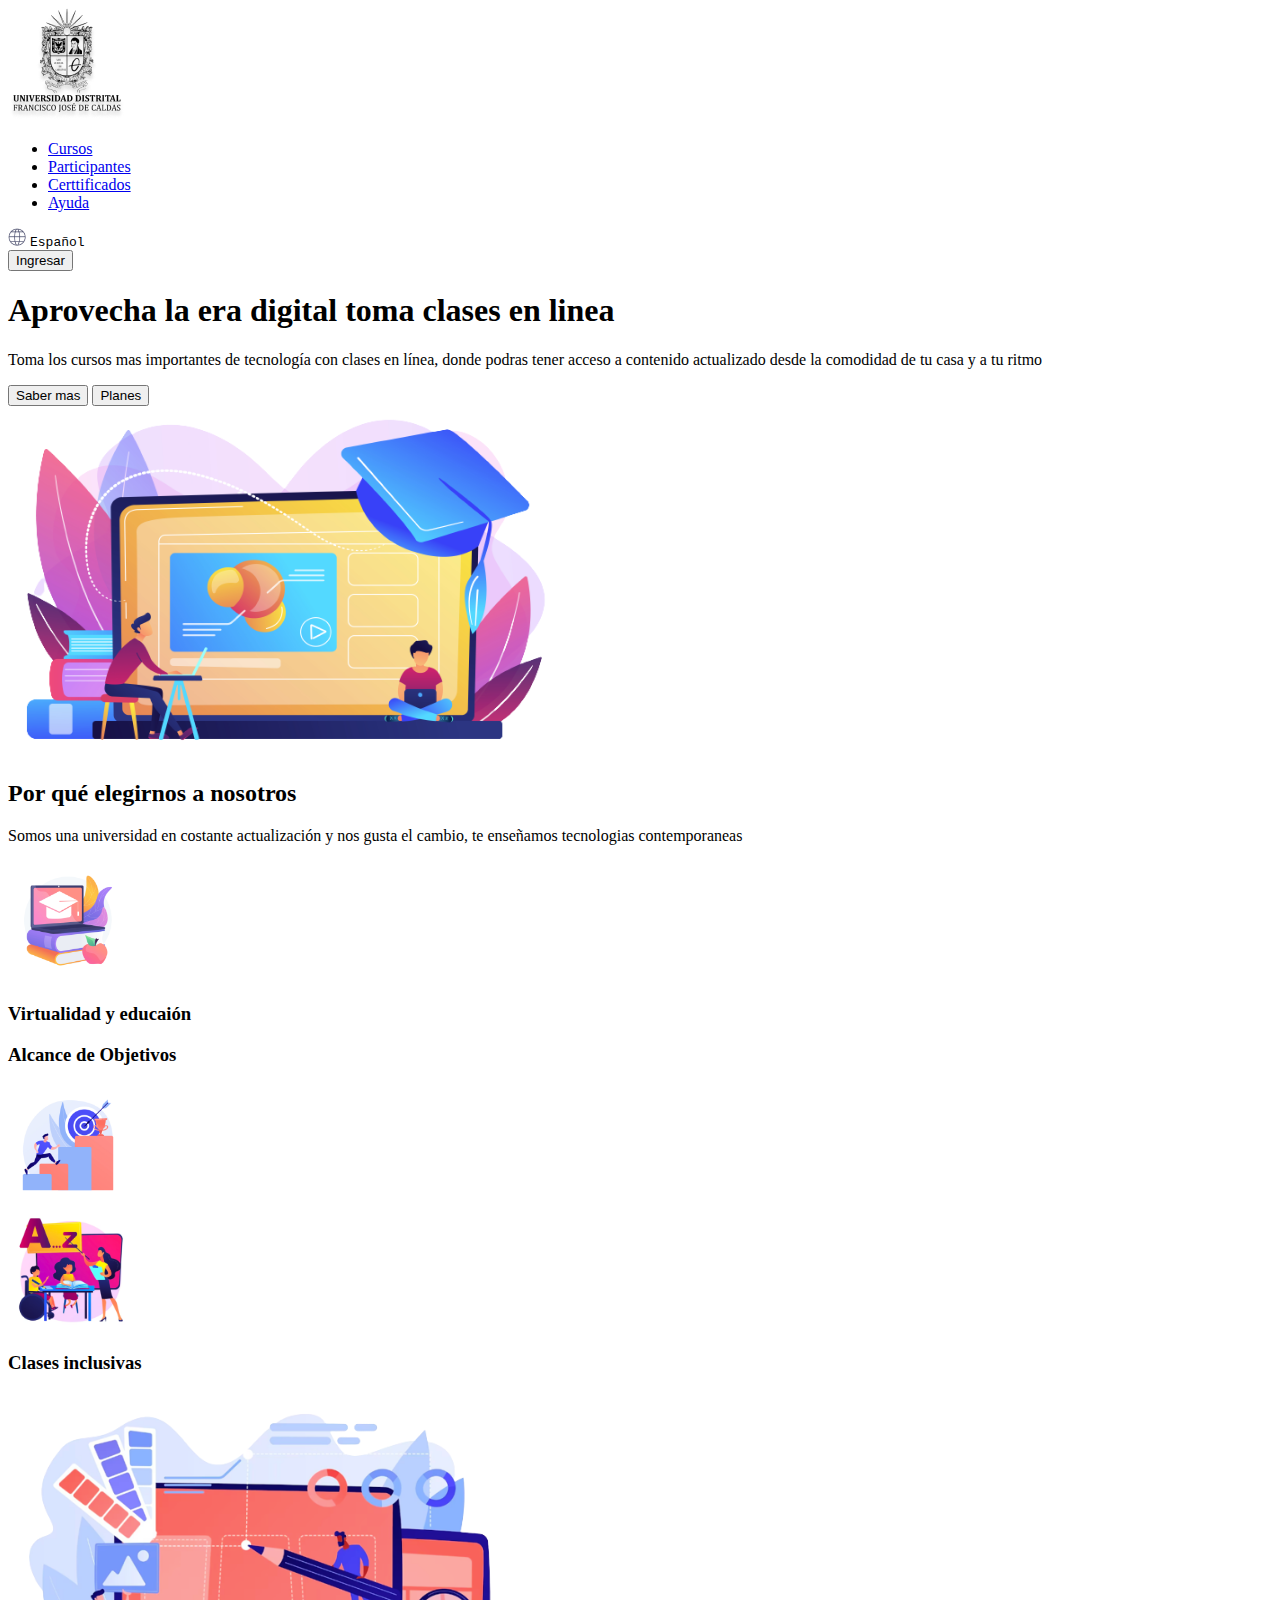
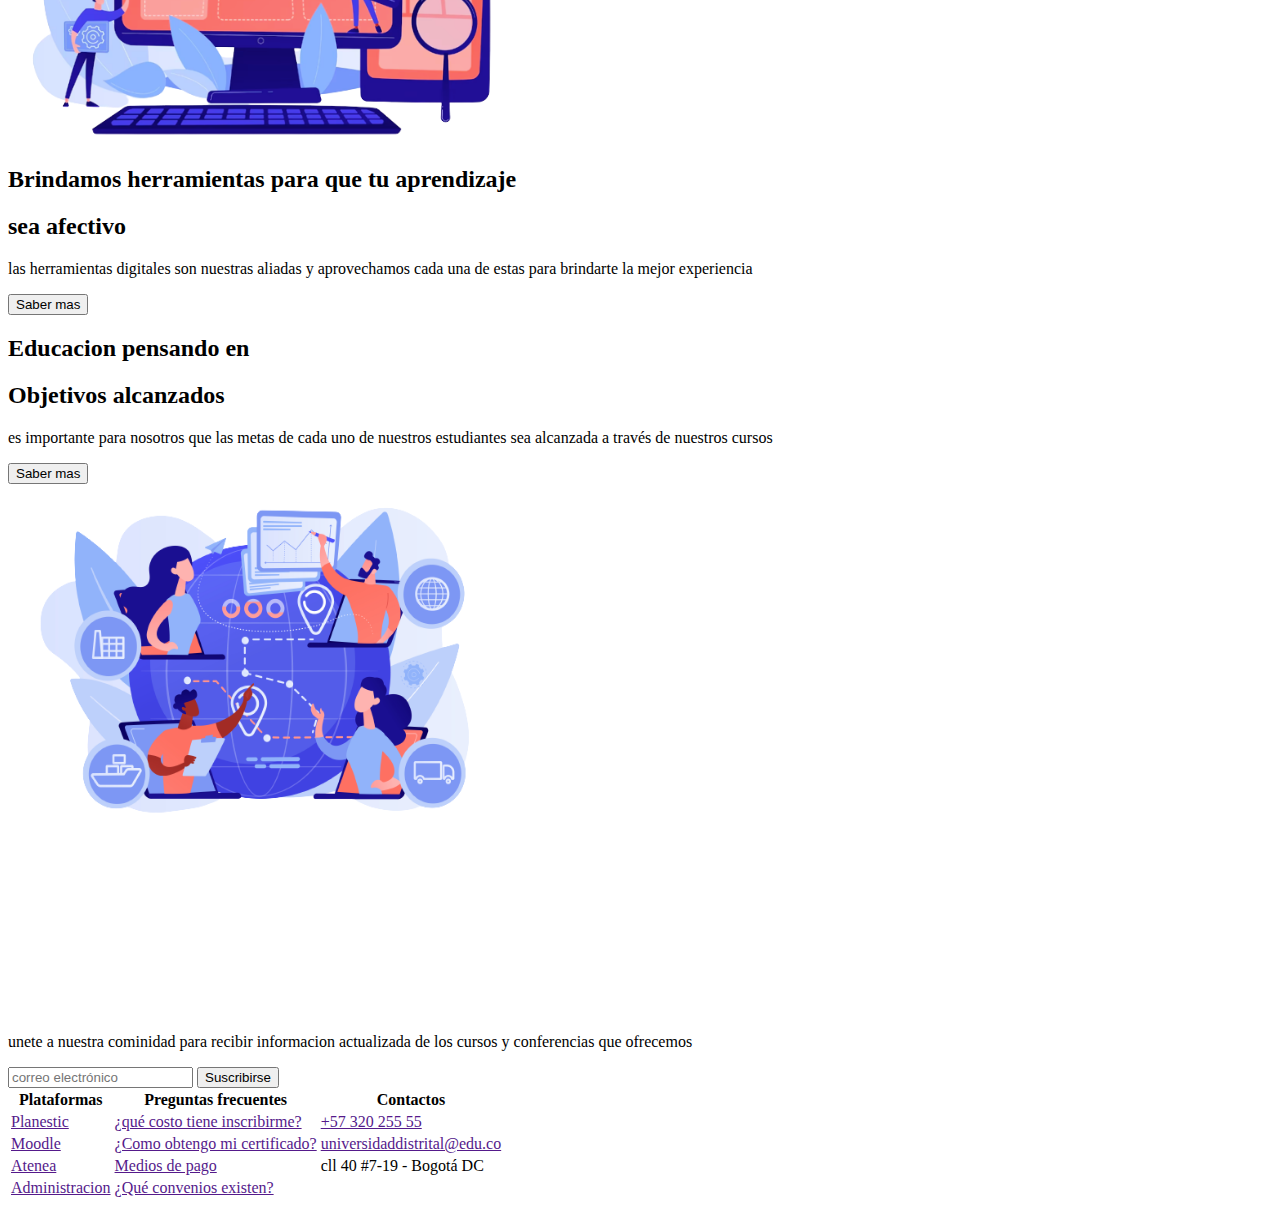
==== punto-1-3/index.html @ 23d4c042 "Estructuras en html 1-3" ====
<!DOCTYPE html>
<html lang="en">
<head>
    <meta charset="UTF-8">
    <meta name="viewport" content="width=device-width, initial-scale=1.0">
    <title>UD Atenea cursos</title>
    <link rel="stylesheet" href="https://indestructibletype.com/fonts/jost.css">
    <link rel="stylesheet" href="./styles/global-styles.css">
    <link rel="stylesheet" href="./styles/header-styles.css">
    <link rel="stylesheet" href="./styles/banner-styles.css">
    <link rel="stylesheet" href="./styles/section-1-styles.css">
    <link rel="stylesheet" href="./styles/section-2-styles.css">
    <link rel="stylesheet" href="./styles/footer-styles.css">
</head>
<body>
    <header>
        <div class="header__navigation">
            <img src="./public/images/header-logo.png" alt="main-logo">
            <nav>
                <ul>
                    <li><a href="#banner">Cursos</a></li>
                    <li><a href="#Section-1">Participantes</a></li>
                    <li><a href="#Section-2">Certtificados</a></li>
                    <li><a href="#Footer">Ayuda</a></li>
                </ul>
            </nav>

        </div>
        
        <div class="header__settings">
            <div>
                <img src="./public/images/header-world.png" alt="world">
                <samp>Español</samp>
            </div>
            <Button>Ingresar</Button>

        </div>
 
    </header>
    <main>
        <section id="banner">
            <div>
                <div>
                    <h1>Aprovecha la era digital toma clases en linea</h1>
                    <p>
                        Toma los cursos mas importantes de tecnología con clases en línea, donde podras tener acceso a contenido actualizado desde la comodidad de tu casa y a tu ritmo
                    </p>
                </div>
                <div>
                    <button class="Button--oragne">Saber mas</button>
                    <button class="Button--White">Planes</button>
                </div>
            </div>
            <img src="./public/images/banner-online.png" alt="Online-Education" width="550px" height="350px">
        </section>
        <section id="Section-1">
            <div class="Setction-1_info">
                <h2>Por qué elegirnos a nosotros </h2>
                <p>
                    Somos una universidad en costante actualización y nos gusta el cambio, te enseñamos tecnologias contemporaneas
                </p>
            </div>
            <div class="section-1__card">
                <img src="./public/images/section1-education.png" alt="Education" width="120px" height="120px">
                <h3>Virtualidad y educaión</h3>
                <div class="section-1__card-1__card down">
                    <h3>Alcance de Objetivos</h3>
                    <img src="./public/images/section1-goals.png" alt="Goals" width="120px" height="120px">
                </div>
                <Div class="section-1__card">
                    <img src="./public/images/section1-teach.png" alt="Teach" width="120px" height="120px">
                    <h3>Clases inclusivas</h3>
                </Div>
            </div>
        </section>
        <section id="Section-2">
            <div class="Section-2__Info">
                <img src="./public/images/section2-tools.png" alt="Tools" width="500px" height="350px">
                <div>
                    <h2>Brindamos herramientas para que tu aprendizaje</h2>
                    <h2 class="Section-2__Sub-pink">sea afectivo</h2>
                    <p>
                        las herramientas digitales son nuestras aliadas y aprovechamos cada una de estas para brindarte la mejor experiencia
                    </p>
                    <button class="Button--oragne">Saber mas</button>
                </div>
            </div>
            <div class="Section-2__Info">
                <div>  
                    <h2>Educacion pensando en</h2>
                    <h2 class="Section-2__Sub-pink"> Objetivos alcanzados</h2>
                    <p>
                        es importante para nosotros que las metas de cada uno de nuestros estudiantes sea alcanzada a través de nuestros cursos
                    </p>
                    <button class="Button--oragne">Saber mas</button>
                
                </div>
                <img src="./public/images/section2-goals.png" alt="Goals" width="500px" height="350px">
            </div>
        </section>

    </main>
    <footer id="Footer">
        <div class="Footer__info">
            <img src="./public/images/footer-logo.png" alt="Footer" width="200px" height="175px">
            <div>
                <p>
                    unete a nuestra cominidad para recibir informacion actualizada de los cursos y conferencias que ofrecemos 
                </p>   
                <form method="post">
                    <input id="email" type="email" name="user_name" placeholder="correo electrónico">
                    <button class="Button--Pink">Suscribirse</button>
                </form>

            </div>
        </div>
        <div>
            <table>
                <tr>
                    <th>Plataformas</th>
                    <th>Preguntas frecuentes</th>
                    <th>Contactos</th>
                </tr>
                <tr>
                    <td><a href="">Planestic</a></td>
                    <td><a href="">¿qué costo tiene inscribirme?</a></td>
                    <td><a href="">+57 320 255 55</a></td>
                </tr>
                <tr>
                    <td><a href="">Moodle</a></td>
                    <td><a href="">¿Como obtengo mi certificado?</a></td>
                    <td><a href="">universidaddistrital@edu.co</a></td>
                </tr>
                <tr>
                    <td><a href="">Atenea</a></td>
                    <td><a href="">Medios de pago</a></td>
                    <td>cll 40 #7-19 - Bogotá DC</td>
                </tr>
               <tr>
                <td><a href="">Administracion</a></td>
                <td><a href="">¿Qué convenios existen?</a></td>
               </tr>

            </table>
        </div>
    </footer>

</body>
</html>
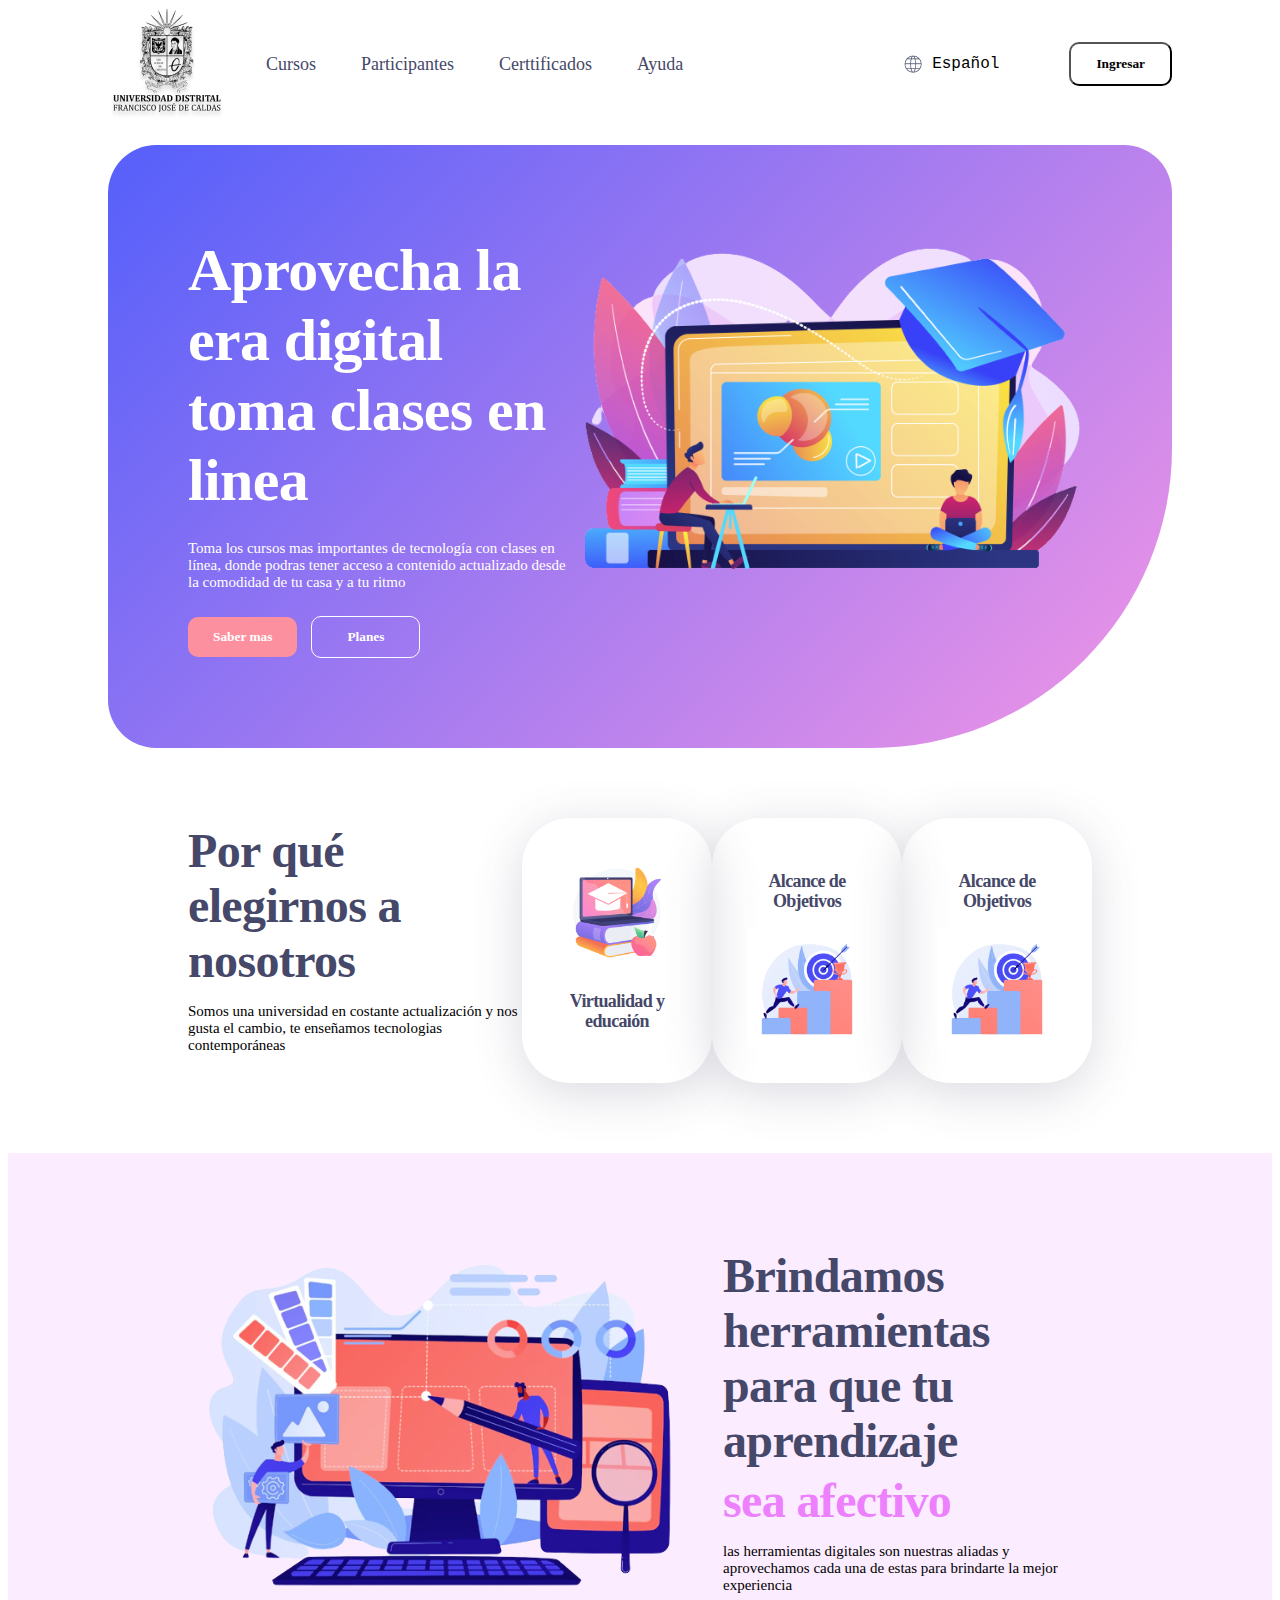
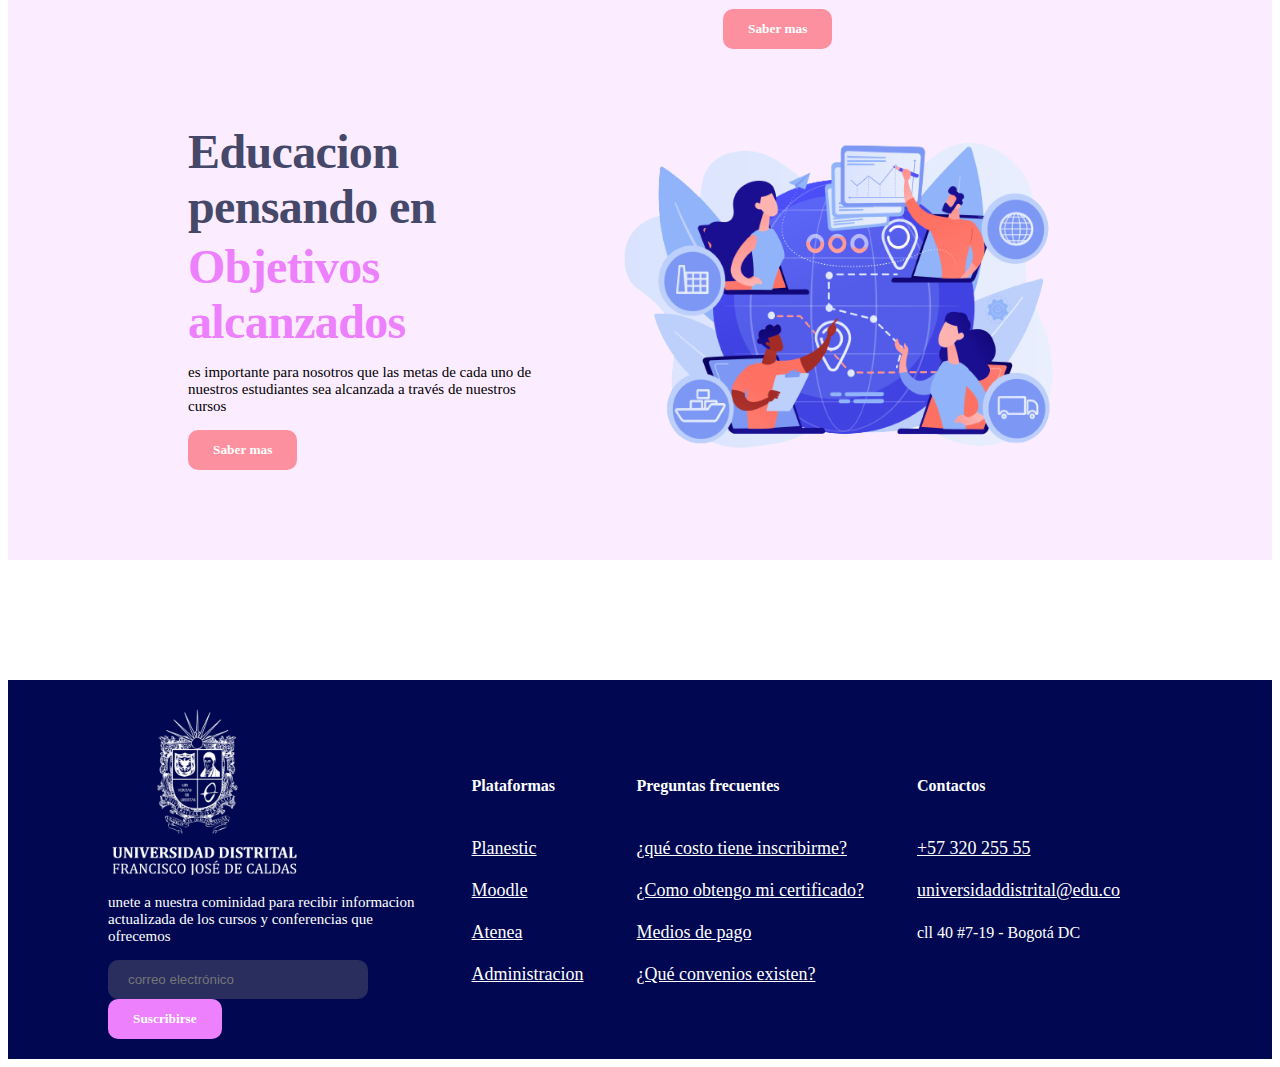
==== commit 2ecff71b: "final" ====
--- a/punto-1-3/index.html
+++ b/punto-1-3/index.html
@@ -1,5 +1,6 @@
 <!DOCTYPE html>
 <html lang="en">
+
 <head>
     <meta charset="UTF-8">
     <meta name="viewport" content="width=device-width, initial-scale=1.0">
@@ -12,6 +13,7 @@
     <link rel="stylesheet" href="./styles/section-2-styles.css">
     <link rel="stylesheet" href="./styles/footer-styles.css">
 </head>
+
 <body>
     <header>
         <div class="header__navigation">
@@ -19,14 +21,14 @@
             <nav>
                 <ul>
                     <li><a href="#banner">Cursos</a></li>
-                    <li><a href="#Section-1">Participantes</a></li>
-                    <li><a href="#Section-2">Certtificados</a></li>
-                    <li><a href="#Footer">Ayuda</a></li>
+                    <li><a href="#section-1">Participantes</a></li>
+                    <li><a href="#section-2">Certtificados</a></li>
+                    <li><a href="#footer">Ayuda</a></li>
                 </ul>
             </nav>
 
         </div>
-        
+
         <div class="header__settings">
             <div>
                 <img src="./public/images/header-world.png" alt="world">
@@ -35,7 +37,7 @@
             <Button>Ingresar</Button>
 
         </div>
- 
+
     </header>
     <main>
         <section id="banner">
@@ -43,73 +45,79 @@
                 <div>
                     <h1>Aprovecha la era digital toma clases en linea</h1>
                     <p>
-                        Toma los cursos mas importantes de tecnología con clases en línea, donde podras tener acceso a contenido actualizado desde la comodidad de tu casa y a tu ritmo
+                        Toma los cursos mas importantes de tecnología con clases en línea, donde podras tener acceso a
+                        contenido actualizado desde la comodidad de tu casa y a tu ritmo
                     </p>
                 </div>
                 <div>
-                    <button class="Button--oragne">Saber mas</button>
-                    <button class="Button--White">Planes</button>
+                    <button class="button--orange">Saber mas</button>
+                    <button class="button--white">Planes</button>
                 </div>
             </div>
             <img src="./public/images/banner-online.png" alt="Online-Education" width="550px" height="350px">
         </section>
-        <section id="Section-1">
-            <div class="Setction-1_info">
+        <section id="section-1">
+            <div class="setction-1__info">
                 <h2>Por qué elegirnos a nosotros </h2>
                 <p>
-                    Somos una universidad en costante actualización y nos gusta el cambio, te enseñamos tecnologias contemporaneas
+                    Somos una universidad en costante actualización
+                    y nos gusta el cambio, te enseñamos tecnologias contemporáneas
                 </p>
             </div>
             <div class="section-1__card">
-                <img src="./public/images/section1-education.png" alt="Education" width="120px" height="120px">
+                <img src="./public/images/section1-education.png" alt="education" width="120px" height="120px">
                 <h3>Virtualidad y educaión</h3>
-                <div class="section-1__card-1__card down">
-                    <h3>Alcance de Objetivos</h3>
-                    <img src="./public/images/section1-goals.png" alt="Goals" width="120px" height="120px">
-                </div>
-                <Div class="section-1__card">
-                    <img src="./public/images/section1-teach.png" alt="Teach" width="120px" height="120px">
-                    <h3>Clases inclusivas</h3>
-                </Div>
+            </Div>
+            <div class="section-1__card section-1__card down">
+                <h3>Alcance de Objetivos</h3>
+                <img src="./public/images/section1-goals.png" alt="goals" width="120px" height="120px">
+            </div>
+            <div class="section-1__card section-1__card down">
+                <h3>Alcance de Objetivos</h3>
+                <img src="./public/images/section1-goals.png" alt="goals" width="120px" height="120px">
+            </div>
             </div>
         </section>
-        <section id="Section-2">
-            <div class="Section-2__Info">
-                <img src="./public/images/section2-tools.png" alt="Tools" width="500px" height="350px">
+        <section id="section-2">
+            <div class="section-2__info">
+                <img src="./public/images/section2-tools.png" alt="tools" width="500px" height="350px">
                 <div>
                     <h2>Brindamos herramientas para que tu aprendizaje</h2>
-                    <h2 class="Section-2__Sub-pink">sea afectivo</h2>
+                    <h2 class="section-2__sub-pink">sea afectivo</h2>
                     <p>
-                        las herramientas digitales son nuestras aliadas y aprovechamos cada una de estas para brindarte la mejor experiencia
+                        las herramientas digitales son nuestras aliadas y aprovechamos cada una de estas para brindarte
+                        la mejor experiencia
                     </p>
-                    <button class="Button--oragne">Saber mas</button>
+                    <button class="button--orange">Saber mas</button>
                 </div>
             </div>
-            <div class="Section-2__Info">
-                <div>  
+            <div class="section-2__info">
+                <div>
                     <h2>Educacion pensando en</h2>
-                    <h2 class="Section-2__Sub-pink"> Objetivos alcanzados</h2>
+                    <h2 class="section-2__sub-pink"> Objetivos alcanzados</h2>
                     <p>
-                        es importante para nosotros que las metas de cada uno de nuestros estudiantes sea alcanzada a través de nuestros cursos
+                        es importante para nosotros que las metas de cada uno de nuestros estudiantes sea alcanzada a
+                        través de nuestros cursos
                     </p>
-                    <button class="Button--oragne">Saber mas</button>
-                
+                    <button class="button--orange">Saber mas</button>
+
                 </div>
                 <img src="./public/images/section2-goals.png" alt="Goals" width="500px" height="350px">
             </div>
         </section>
 
     </main>
-    <footer id="Footer">
-        <div class="Footer__info">
-            <img src="./public/images/footer-logo.png" alt="Footer" width="200px" height="175px">
+    <footer id="footer">
+        <div class="footer__info">
+            <img src="./public/images/footer-logo.png" alt="footer" width="200px" height="175px">
             <div>
                 <p>
-                    unete a nuestra cominidad para recibir informacion actualizada de los cursos y conferencias que ofrecemos 
-                </p>   
+                    unete a nuestra cominidad para recibir informacion actualizada de los cursos y conferencias que
+                    ofrecemos
+                </p>
                 <form method="post">
                     <input id="email" type="email" name="user_name" placeholder="correo electrónico">
-                    <button class="Button--Pink">Suscribirse</button>
+                    <button class="button--pink">Suscribirse</button>
                 </form>
 
             </div>
@@ -136,14 +144,15 @@
                     <td><a href="">Medios de pago</a></td>
                     <td>cll 40 #7-19 - Bogotá DC</td>
                 </tr>
-               <tr>
-                <td><a href="">Administracion</a></td>
-                <td><a href="">¿Qué convenios existen?</a></td>
-               </tr>
+                <tr>
+                    <td><a href="">Administracion</a></td>
+                    <td><a href="">¿Qué convenios existen?</a></td>
+                </tr>
 
             </table>
         </div>
     </footer>
 
 </body>
+
 </html>--- a/punto-1-3/styles/global-styles.css
+++ b/punto-1-3/styles/global-styles.css
@@ -0,0 +1,35 @@
+#body{
+    margin: 0px;
+}
+a{
+    font-family: 'Jost';
+    font-size: 18px ;
+}
+button{
+    padding: 12px 25px ;
+    font-family: 'Jost';
+    font-weight: bold ;
+    border-radius: 10px ;
+    cursor: pointer;
+}
+.button--orange{
+    margin-right: 10px;
+    background-color: #FD909E;
+    color: #fff;
+    border: none;   
+}
+p{
+    font-family: 'Jost';
+    font-size: 15px;
+    font-weight: 300;
+
+}
+h2{
+    margin: 5px 0px;
+    color: #454868;
+    font-family: 'Jost';
+    font-size: 48px;
+    line-height: 55px;
+    letter-spacing: -0.64px;
+    
+}--- a/punto-1-3/styles/header-styles.css
+++ b/punto-1-3/styles/header-styles.css
@@ -0,0 +1,35 @@
+header{
+    display: flex;
+    justify-content: space-between;
+    margin: 0px 100px;
+}
+.header__navigation{
+    display: flex;
+    align-items: center;
+}
+.header__navigation nav ul{
+    display: flex;
+    gap: 45px;
+    list-style: none;
+}
+.header__navigation nav ul li a{
+    text-decoration: none;
+    color: #454868;
+}
+.header__settings{
+    display: flex;
+    align-items: center;
+    gap: 70px;
+}
+.header__settings div{
+    display: flex;
+    align-items: center;
+    gap: 10px;
+    font-family: 'Jost';
+    font-size: 16px;
+    font-weight: 400px;
+}
+.header__settings button{
+    background-color: transparent ;
+    border-radius: 1px solid #45486854 ;
+}--- a/punto-1-3/styles/banner-styles.css
+++ b/punto-1-3/styles/banner-styles.css
@@ -0,0 +1,27 @@
+#banner{
+    display: flex;
+    margin: 25px 100px;
+    padding: 90px 80px;
+    background: linear-gradient(313.18deg, #ed94e6 3.28%, #5961fa 97.04%);
+    border-radius: 48px 48px 300px 48px ;
+}
+h1{
+    margin: 0px;
+    color: #fff;
+    font-family: 'Jost';
+    font-size: 60px ;
+    font-weight: 600;
+    line-height: 70px;
+    letter-spacing: -0.64px;
+}
+#banner p{
+    margin: 25px 0px;
+    color: #fff;
+}
+.button--white{
+    padding: 12px 35px;
+    background-color: transparent;
+    color: white;
+    border: 1px solid #fff;
+
+} --- a/punto-1-3/styles/section-1-styles.css
+++ b/punto-1-3/styles/section-1-styles.css
@@ -0,0 +1,36 @@
+#section-1{
+    display: flex;
+    justify-content: space-between;
+    margin: 50px 100px ;
+    padding: 20px 80px;
+    
+}
+.section-1__info{
+    width: 30%;
+
+}
+.section-1__info p{
+    color: #454868;
+    text-align: justify;
+}
+.section-1__card{
+    display: flex;
+    flex-direction: column;
+    align-items: center;
+    justify-content: space-between;
+    width: min-content;
+
+    height: 195px;
+    padding: 35px;
+    border-radius: 48px;
+    box-shadow: 0px 10px 50px #45486833;
+}
+.section-1__card h3{
+    font-family: 'Jost';
+    font-size: 18px;
+    color: #454868;
+    line-height: 20px;
+    letter-spacing: -0.64px;
+    text-align: center;
+
+}
--- a/punto-1-3/styles/section-2-styles.css
+++ b/punto-1-3/styles/section-2-styles.css
@@ -0,0 +1,14 @@
+#section-2{
+    padding: 20px 180px;
+    background: #ED80FD26;
+
+}
+.section-2__info{
+    display: flex;
+    gap: 35px ;
+    margin: 70px 0px;
+}
+.section-2__sub-pink{
+    color: #ed80fd;
+    
+}--- a/punto-1-3/styles/footer-styles.css
+++ b/punto-1-3/styles/footer-styles.css
@@ -0,0 +1,46 @@
+#footer{
+    display: flex;
+    justify-content: space-between;
+    align-items: center;
+
+
+    margin-top: 120px;  
+    padding: 20px 100px;
+    background-color: #010851;
+    color: #fff;
+
+}
+.footer__info{
+    width: 30%;
+}
+input{
+    width: 220px;
+    padding: 12px 20px;
+    margin-right: -15px;
+    border: none;
+    border-radius: 10px;
+    background-color: #45486899;
+}
+.button--pink{
+    background-color: #ed80fd;
+    color: white;
+    border: none;
+}
+table{
+    font-family: 'Jost';
+    text-align: left;
+
+}
+tr{
+    height: 40px;
+
+}
+th{
+    height: 80px;
+}
+td{
+    padding-right: 50px;
+}
+td a{
+    color: #fff;
+}